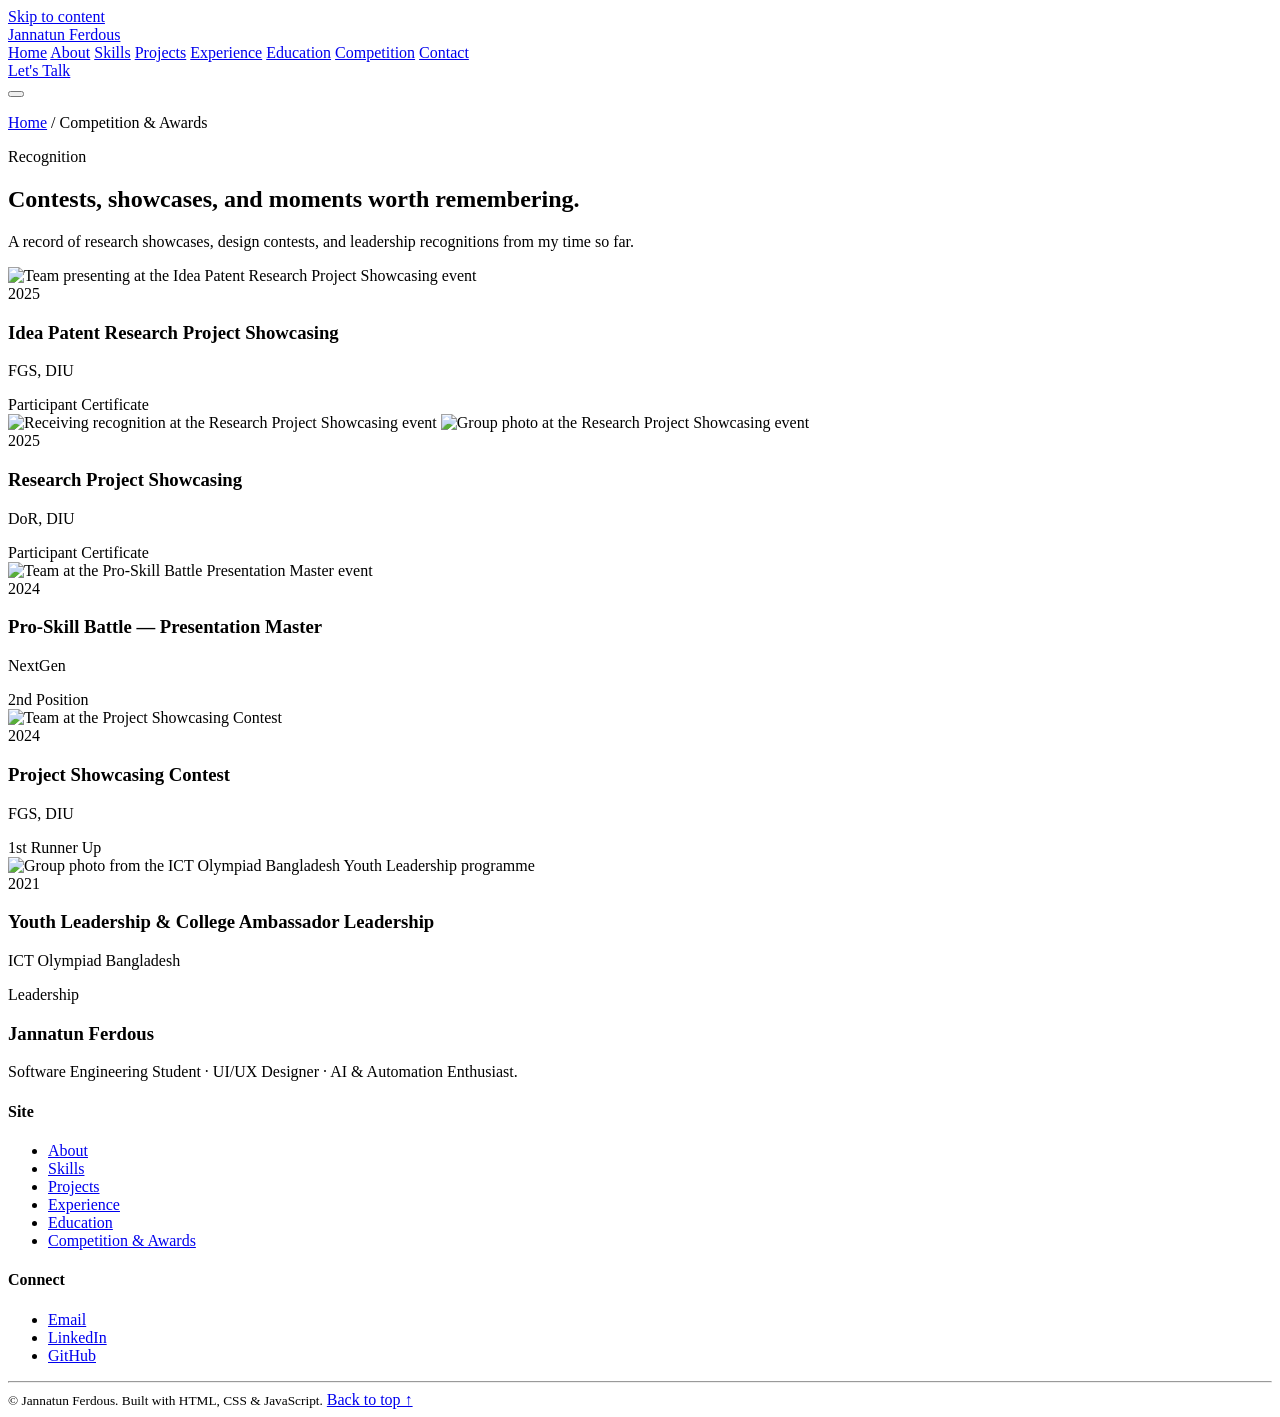
==== pages/competition.html @ 32eac489 "Add semantic HTML structure for all pages" ====
<!DOCTYPE html>
<html lang="en">
<head>
<meta charset="UTF-8">
<meta name="viewport" content="width=device-width, initial-scale=1.0">
<title>Competition &amp; Awards — Jannatun Ferdous</title>
<meta name="description" content="Contest placements, showcases, and recognitions earned by Jannatun Ferdous.">
<link rel="icon" href="data:,">
<link rel="preconnect" href="https://fonts.googleapis.com">
<link rel="preconnect" href="https://fonts.gstatic.com" crossorigin>
<link href="https://fonts.googleapis.com/css2?family=Fraunces:opsz,wght@9..144,400;9..144,500;9..144,600;9..144,700&family=Inter:wght@400;500;600;700&display=swap" rel="stylesheet">
<!-- <link rel="stylesheet" href="../css/tokens.css"> -->
<!-- <link rel="stylesheet" href="../css/base.css"> -->
<!-- <link rel="stylesheet" href="../css/nav-footer.css"> -->
<!-- <link rel="stylesheet" href="../css/inner-pages.css"> -->
<!-- <link rel="stylesheet" href="../css/competition.css"> -->
</head>
<body>
<a class="skip-link" href="#main">Skip to content</a>

<header class="site-nav">
  <div class="nav-inner">
    <a class="nav-brand" href="../index.html"><span class="moon-mark" aria-hidden="true"></span>Jannatun Ferdous</a>
    <nav class="nav-links" id="nav-links" aria-label="Primary">
      <a href="../index.html">Home</a>
      <a href="../index.html#about">About</a>
      <a href="../index.html#skills">Skills</a>
      <a href="projects.html">Projects</a>
      <a href="experience.html">Experience</a>
      <a href="education.html">Education</a>
      <a href="competition.html" aria-current="page">Competition</a>
      <a href="contact.html">Contact</a>
    </nav>
    <div class="nav-cta"><a class="btn btn-primary" href="contact.html">Let's Talk</a></div>
    <button class="nav-toggle" aria-expanded="false" aria-controls="nav-links" aria-label="Toggle menu"><span></span></button>
  </div>
</header>

<main id="main">
  <section class="page-header">
    <div class="container">
      <p class="breadcrumb"><a href="../index.html">Home</a> / Competition &amp; Awards</p>
      <p class="eyebrow page-kicker" data-reveal>Recognition</p>
      <h1 data-reveal>Contests, showcases, and moments worth remembering.</h1>
      <p class="page-sub" data-reveal>
        A record of research showcases, design contests, and leadership recognitions from
        my time so far.
      </p>
    </div>
  </section>

  <section class="section-pad">
    <div class="container">
      <div class="award-grid">

        <article class="award-card" data-reveal>
          <div class="award-media">
            <img src="../assets/images/awards/award-1-idea-patent.jpg" alt="Team presenting at the Idea Patent Research Project Showcasing event">
          </div>
          <div class="award-body">
            <span class="award-year">2025</span>
            <h3>Idea Patent Research Project Showcasing</h3>
            <p class="award-org">FGS, DIU</p>
            <span class="tag">Participant Certificate</span>
          </div>
        </article>

        <article class="award-card" data-reveal>
          <div class="award-media award-media--pair">
            <img src="../assets/images/awards/award-2a-research-showcasing.jpg" alt="Receiving recognition at the Research Project Showcasing event">
            <img src="../assets/images/awards/award-2b-research-showcasing.jpg" alt="Group photo at the Research Project Showcasing event">
          </div>
          <div class="award-body">
            <span class="award-year">2025</span>
            <h3>Research Project Showcasing</h3>
            <p class="award-org">DoR, DIU</p>
            <span class="tag">Participant Certificate</span>
          </div>
        </article>

        <article class="award-card" data-reveal>
          <div class="award-media">
            <img src="../assets/images/awards/award-3-proskill-battle.jpg" alt="Team at the Pro-Skill Battle Presentation Master event">
          </div>
          <div class="award-body">
            <span class="award-year">2024</span>
            <h3>Pro-Skill Battle — Presentation Master</h3>
            <p class="award-org">NextGen</p>
            <span class="tag tag--rank">2nd Position</span>
          </div>
        </article>

        <article class="award-card" data-reveal>
          <div class="award-media">
            <img src="../assets/images/awards/award-4-project-showcasing.jpg" alt="Team at the Project Showcasing Contest">
          </div>
          <div class="award-body">
            <span class="award-year">2024</span>
            <h3>Project Showcasing Contest</h3>
            <p class="award-org">FGS, DIU</p>
            <span class="tag tag--rank">1st Runner Up</span>
          </div>
        </article>

        <article class="award-card award-card--wide" data-reveal>
          <div class="award-media">
            <img src="../assets/images/awards/award-5-youth-leadership.jpg" alt="Group photo from the ICT Olympiad Bangladesh Youth Leadership programme">
          </div>
          <div class="award-body">
            <span class="award-year">2021</span>
            <h3>Youth Leadership &amp; College Ambassador Leadership</h3>
            <p class="award-org">ICT Olympiad Bangladesh</p>
            <span class="tag">Leadership</span>
          </div>
        </article>

      </div>
    </div>
  </section>
</main>

<footer class="site-footer">
  <div class="container">
    <div class="footer-grid">
      <div class="footer-brand">
        <h3>Jannatun Ferdous</h3>
        <p>Software Engineering Student · UI/UX Designer · AI &amp; Automation Enthusiast.</p>
      </div>
      <nav class="footer-col" aria-label="Site">
        <h4>Site</h4>
        <ul>
          <li><a href="../index.html#about">About</a></li>
          <li><a href="../index.html#skills">Skills</a></li>
          <li><a href="projects.html">Projects</a></li>
          <li><a href="experience.html">Experience</a></li>
          <li><a href="education.html">Education</a></li>
          <li><a href="competition.html">Competition &amp; Awards</a></li>
        </ul>
      </nav>
      <div class="footer-col">
        <h4>Connect</h4>
        <ul>
          <li><a href="mailto:jannatunferdous0836@gmail.com">Email</a></li>
          <li><a href="https://www.linkedin.com/in/jannatunferdous242/" target="_blank" rel="noopener">LinkedIn</a></li>
          <li><a href="https://github.com/jannatunlabs" target="_blank" rel="noopener">GitHub</a></li>
        </ul>
      </div>
    </div>
    <hr class="hairline">
    <div class="footer-bottom">
      <small>© <span data-year></span> Jannatun Ferdous. Built with HTML, CSS &amp; JavaScript.</small>
      <a href="#top" class="back-to-top" data-back-to-top>Back to top ↑</a>
    </div>
  </div>
</footer>

<!-- <script src="../js/main.js"></script> -->
</body>
</html>
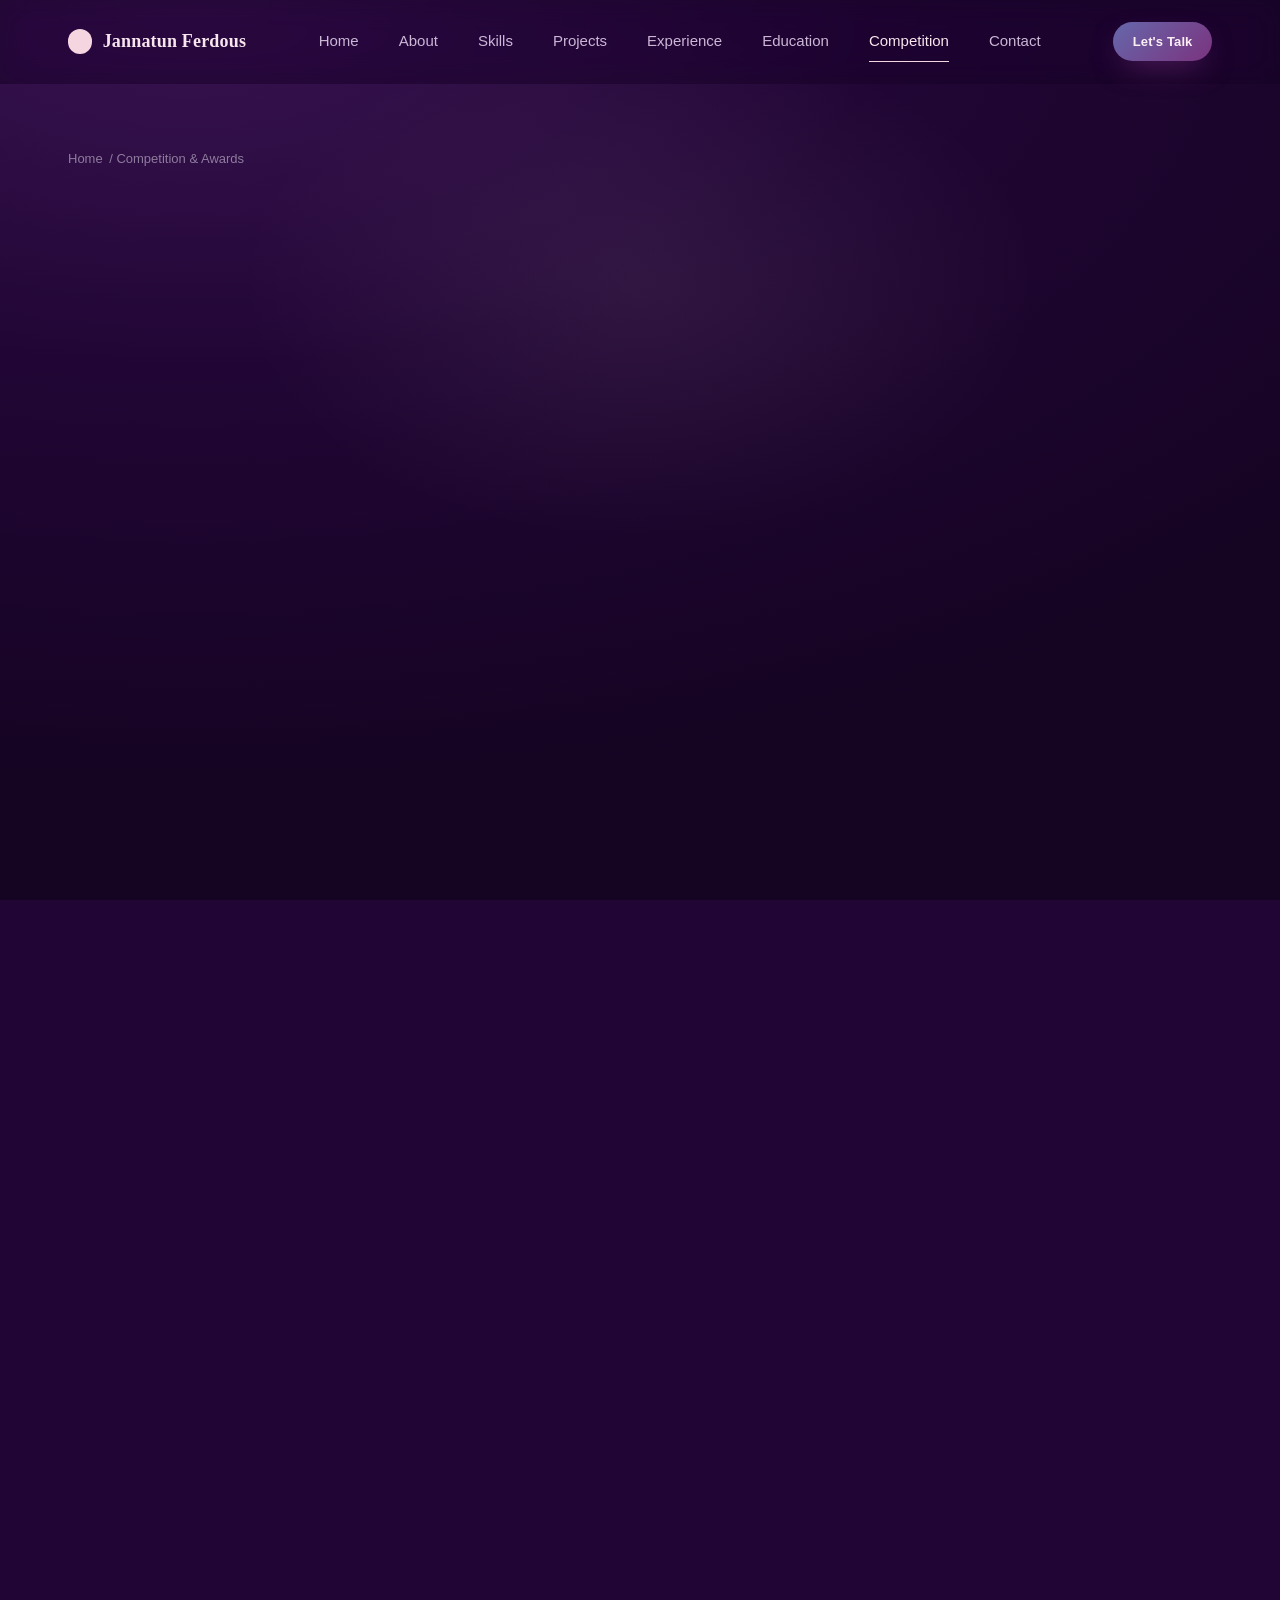
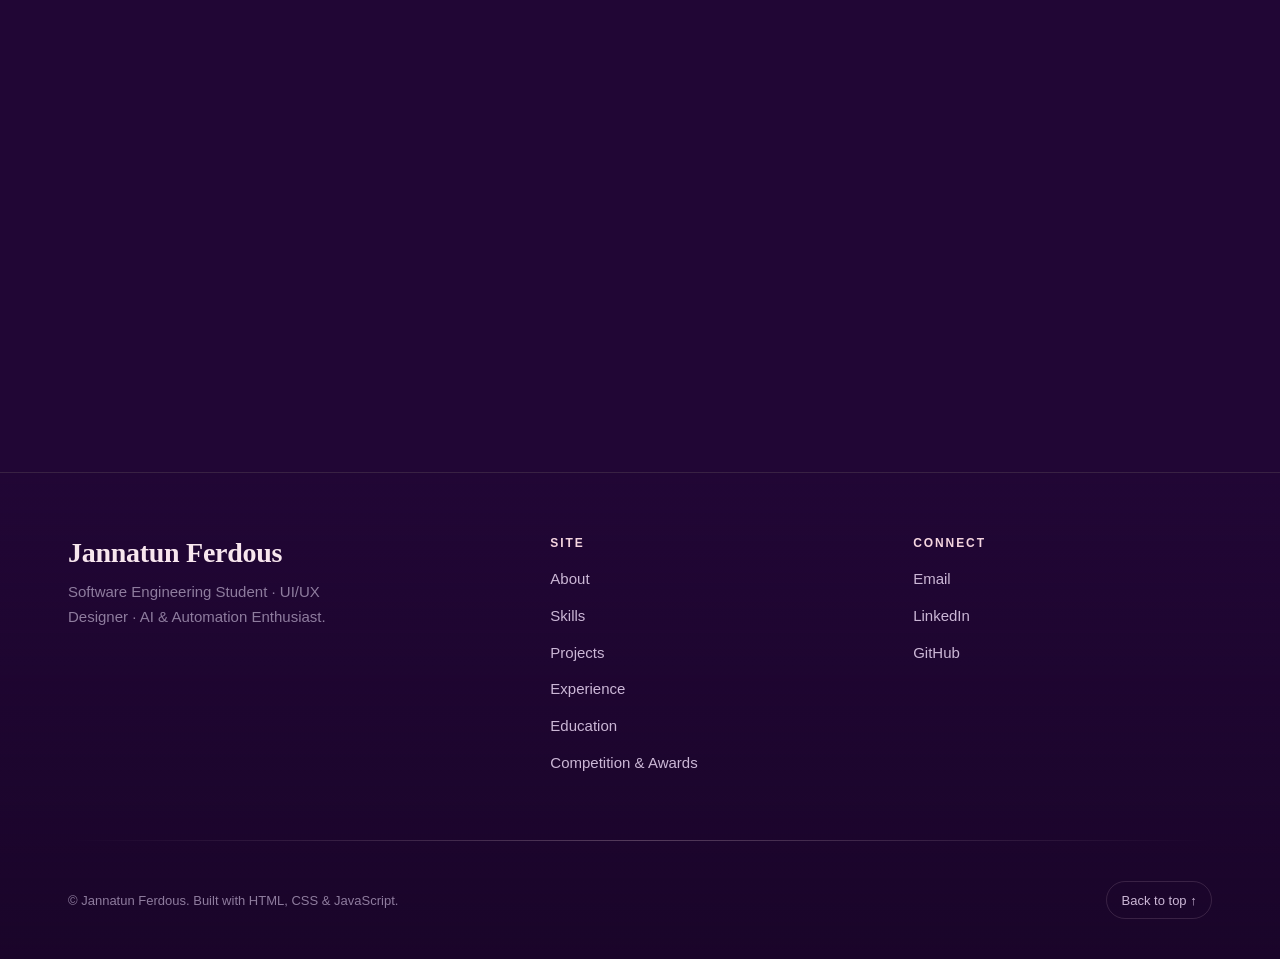
==== commit 08c4133d: "Add CSS styling and design system" ====
--- a/pages/competition.html
+++ b/pages/competition.html
@@ -9,11 +9,11 @@
 <link rel="preconnect" href="https://fonts.googleapis.com">
 <link rel="preconnect" href="https://fonts.gstatic.com" crossorigin>
 <link href="https://fonts.googleapis.com/css2?family=Fraunces:opsz,wght@9..144,400;9..144,500;9..144,600;9..144,700&family=Inter:wght@400;500;600;700&display=swap" rel="stylesheet">
-<!-- <link rel="stylesheet" href="../css/tokens.css"> -->
-<!-- <link rel="stylesheet" href="../css/base.css"> -->
-<!-- <link rel="stylesheet" href="../css/nav-footer.css"> -->
-<!-- <link rel="stylesheet" href="../css/inner-pages.css"> -->
-<!-- <link rel="stylesheet" href="../css/competition.css"> -->
+<link rel="stylesheet" href="../css/tokens.css">
+<link rel="stylesheet" href="../css/base.css">
+<link rel="stylesheet" href="../css/nav-footer.css">
+<link rel="stylesheet" href="../css/inner-pages.css">
+<link rel="stylesheet" href="../css/competition.css">
 </head>
 <body>
 <a class="skip-link" href="#main">Skip to content</a>
--- a/css/tokens.css
+++ b/css/tokens.css
@@ -0,0 +1,99 @@
+/* ==========================================================================
+   DESIGN TOKENS — Jannatun Ferdous Portfolio
+   Palette: "Moon" — soft lavender-pink through deep night violet.
+   Signature motif: the moon's phases, waxing from new to full,
+   used as a quiet metaphor for a learning journey.
+   ========================================================================== */
+
+:root{
+  /* -- Core palette (from the Moon palette) -- */
+  --moon-blush:   #F5D5E0;   /* palest — high-emphasis text, glow */
+  --moon-periwinkle: #6667AB; /* mid — links, secondary accent */
+  --moon-orchid:  #7B337E;   /* primary accent — buttons, highlights */
+  --moon-plum:    #420D4B;   /* deep surface */
+  --moon-night:   #210635;   /* deepest — base background */
+
+  /* -- Derived neutrals (tinted, never pure gray) -- */
+  --ink-950: #150422;
+  --ink-900: #1c0630;
+  --ink-800: #26093f;
+  --ink-700: #331050;
+  --ink-600: #421a5e;
+  --hairline: rgba(245, 213, 224, 0.14);
+  --hairline-strong: rgba(245, 213, 224, 0.26);
+
+  /* -- Text -- */
+  --text-high: #F8E6EE;      /* headings */
+  --text-body: #CBB7D6;      /* body copy, tinted lavender-gray */
+  --text-muted: #8E7C9E;     /* captions, meta */
+  --text-on-accent: #FBEFF3;
+
+  /* -- Surfaces -- */
+  --bg-base: var(--moon-night);
+  --bg-raised: var(--ink-800);
+  --bg-card: rgba(66, 26, 94, 0.35);
+  --bg-card-hover: rgba(66, 26, 94, 0.55);
+
+  /* -- Gradients -- */
+  --gradient-atmosphere: radial-gradient(120% 90% at 15% 0%, #3a1352 0%, #210635 45%, #150422 100%);
+  --gradient-accent: linear-gradient(135deg, var(--moon-periwinkle) 0%, var(--moon-orchid) 100%);
+  --gradient-glow: radial-gradient(closest-side, rgba(245,213,224,0.35), rgba(245,213,224,0));
+  --gradient-hairline: linear-gradient(90deg, transparent, var(--hairline-strong), transparent);
+
+  /* -- Typography -- */
+  --font-display: "Fraunces", "Iowan Old Style", Georgia, serif;
+  --font-body: "Inter", -apple-system, BlinkMacSystemFont, "Segoe UI", sans-serif;
+
+  --fs-2xs: 0.75rem;
+  --fs-xs: 0.8125rem;
+  --fs-sm: 0.9375rem;
+  --fs-base: 1rem;
+  --fs-md: 1.125rem;
+  --fs-lg: 1.375rem;
+  --fs-xl: 1.75rem;
+  --fs-2xl: 2.25rem;
+  --fs-3xl: 3rem;
+  --fs-4xl: clamp(2.75rem, 4vw + 1.5rem, 5rem);
+  --fs-5xl: clamp(3.5rem, 6vw + 1.5rem, 7rem);
+
+  /* -- Spacing scale -- */
+  --sp-3xs: 0.25rem;
+  --sp-2xs: 0.5rem;
+  --sp-xs: 0.75rem;
+  --sp-sm: 1rem;
+  --sp-md: 1.5rem;
+  --sp-lg: 2.5rem;
+  --sp-xl: 4rem;
+  --sp-2xl: 6rem;
+  --sp-3xl: 9rem;
+
+  /* -- Layout -- */
+  --container-w: 1240px;
+  --container-pad: clamp(1.25rem, 4vw, 3rem);
+  --nav-h: 84px;
+
+  /* -- Radius -- */
+  --radius-sm: 6px;
+  --radius-md: 14px;
+  --radius-lg: 24px;
+  --radius-pill: 999px;
+
+  /* -- Motion -- */
+  --ease-out: cubic-bezier(0.16, 1, 0.3, 1);
+  --dur-fast: 180ms;
+  --dur-med: 420ms;
+  --dur-slow: 800ms;
+
+  /* -- Shadow -- */
+  --shadow-card: 0 20px 60px -20px rgba(9, 2, 15, 0.65);
+  --shadow-glow: 0 0 80px -10px rgba(123, 51, 126, 0.45);
+}
+
+@media (prefers-reduced-motion: reduce){
+  *, *::before, *::after{
+    animation-duration: 0.001ms !important;
+    animation-iteration-count: 1 !important;
+    transition-duration: 0.001ms !important;
+    scroll-behavior: auto !important;
+  }
+}
--- a/css/base.css
+++ b/css/base.css
@@ -0,0 +1,201 @@
+/* ==========================================================================
+   BASE — reset, typography, layout primitives
+   ========================================================================== */
+
+*, *::before, *::after{ box-sizing: border-box; }
+html{
+  scroll-behavior: smooth;
+  scroll-padding-top: calc(var(--nav-h) + 16px);
+}
+body{
+  margin: 0;
+  background: var(--bg-base);
+  background-image: var(--gradient-atmosphere);
+  background-attachment: fixed;
+  color: var(--text-body);
+  font-family: var(--font-body);
+  font-size: var(--fs-base);
+  line-height: 1.65;
+  -webkit-font-smoothing: antialiased;
+  overflow-x: hidden;
+}
+img{ max-width: 100%; display: block; }
+a{ color: inherit; text-decoration: none; }
+ul, ol{ margin: 0; padding: 0; list-style: none; }
+button{ font: inherit; color: inherit; background: none; border: none; cursor: pointer; }
+h1, h2, h3, h4, h5{
+  font-family: var(--font-display);
+  color: var(--text-high);
+  font-weight: 600;
+  line-height: 1.12;
+  margin: 0;
+  letter-spacing: -0.01em;
+}
+p{ margin: 0; }
+svg{ display: block; }
+
+/* -- Focus visibility (accessibility) -- */
+:focus-visible{
+  outline: 2px solid var(--moon-blush);
+  outline-offset: 3px;
+  border-radius: 4px;
+}
+
+/* -- Selection -- */
+::selection{ background: var(--moon-orchid); color: var(--text-on-accent); }
+
+/* -- Skip link -- */
+.skip-link{
+  position: absolute;
+  left: -9999px;
+  top: 0;
+  background: var(--moon-blush);
+  color: var(--moon-night);
+  padding: 0.75rem 1.25rem;
+  z-index: 1000;
+  border-radius: 0 0 var(--radius-sm) 0;
+  font-weight: 600;
+}
+.skip-link:focus{ left: 0; }
+
+/* -- Layout primitives -- */
+.container{
+  width: 100%;
+  max-width: var(--container-w);
+  margin-inline: auto;
+  padding-inline: var(--container-pad);
+}
+section{ position: relative; }
+.section-pad{ padding-block: var(--sp-2xl); }
+@media (max-width: 720px){
+  .section-pad{ padding-block: var(--sp-xl); }
+}
+
+.eyebrow{
+  display: inline-flex;
+  align-items: center;
+  gap: 0.6em;
+  font-family: var(--font-body);
+  font-size: var(--fs-2xs);
+  letter-spacing: 0.22em;
+  text-transform: uppercase;
+  color: var(--moon-blush);
+  opacity: 0.85;
+  margin-bottom: var(--sp-sm);
+}
+.eyebrow::before{
+  content: "";
+  width: 22px;
+  height: 1px;
+  background: var(--moon-blush);
+  display: inline-block;
+}
+
+.section-head{
+  max-width: 640px;
+  margin-bottom: var(--sp-xl);
+}
+.section-head h2{ font-size: var(--fs-3xl); }
+.section-head p{ margin-top: var(--sp-sm); font-size: var(--fs-md); color: var(--text-body); }
+
+/* -- Buttons -- */
+.btn{
+  display: inline-flex;
+  align-items: center;
+  justify-content: center;
+  gap: 0.6em;
+  padding: 0.95em 1.9em;
+  border-radius: var(--radius-pill);
+  font-size: var(--fs-sm);
+  font-weight: 600;
+  letter-spacing: 0.01em;
+  white-space: nowrap;
+  transition: transform var(--dur-fast) var(--ease-out), box-shadow var(--dur-fast) var(--ease-out), background var(--dur-fast) var(--ease-out), border-color var(--dur-fast) var(--ease-out);
+}
+.btn-primary{
+  background: var(--gradient-accent);
+  color: var(--text-on-accent);
+  box-shadow: 0 12px 30px -10px rgba(123, 51, 126, 0.7);
+}
+.btn-primary:hover{ transform: translateY(-2px); box-shadow: 0 18px 40px -12px rgba(123, 51, 126, 0.85); }
+.btn-secondary{
+  background: transparent;
+  color: var(--text-high);
+  border: 1px solid var(--hairline-strong);
+}
+.btn-secondary:hover{ border-color: var(--moon-blush); background: rgba(245,213,224,0.06); transform: translateY(-2px); }
+.btn-secondary.is-disabled{
+  opacity: 0.45;
+  cursor: not-allowed;
+  pointer-events: none;
+}
+.btn-ghost{
+  color: var(--moon-blush);
+  padding: 0.4em 0;
+  border-bottom: 1px solid transparent;
+  border-radius: 0;
+}
+.btn-ghost:hover{ border-color: var(--moon-blush); }
+.btn-small{ padding: 0.7em 1.4em; font-size: var(--fs-xs); }
+
+/* -- Card -- */
+.card{
+  background: var(--bg-card);
+  border: 1px solid var(--hairline);
+  border-radius: var(--radius-md);
+  backdrop-filter: blur(6px);
+  transition: transform var(--dur-med) var(--ease-out), border-color var(--dur-fast) var(--ease-out), background var(--dur-fast) var(--ease-out);
+}
+
+/* -- Tag / chip -- */
+.tag{
+  display: inline-flex;
+  align-items: center;
+  padding: 0.4em 0.95em;
+  border-radius: var(--radius-pill);
+  border: 1px solid var(--hairline);
+  font-size: var(--fs-2xs);
+  letter-spacing: 0.04em;
+  color: var(--text-body);
+  background: rgba(245,213,224,0.04);
+}
+
+/* -- Scroll reveal -- */
+[data-reveal]{
+  opacity: 0;
+  transform: translateY(24px);
+  transition: opacity var(--dur-slow) var(--ease-out), transform var(--dur-slow) var(--ease-out);
+}
+[data-reveal].is-visible{ opacity: 1; transform: translateY(0); }
+@media (prefers-reduced-motion: reduce){
+  [data-reveal]{ opacity: 1; transform: none; }
+}
+
+/* -- Visually hidden (screen-reader only) -- */
+.sr-only{
+  position: absolute;
+  width: 1px; height: 1px;
+  padding: 0; margin: -1px;
+  overflow: hidden;
+  clip: rect(0,0,0,0);
+  white-space: nowrap;
+  border: 0;
+}
+
+/* -- Divider -- */
+.hairline{
+  height: 1px;
+  background: var(--gradient-hairline);
+  border: none;
+  margin: 0;
+}
+
+/* -- Moon phase mark (signature decorative element) -- */
+.moon-mark{
+  --phase: 50%;
+  width: 1em; height: 1em;
+  border-radius: 50%;
+  background: var(--moon-blush);
+  box-shadow: inset var(--phase) 0 0 0 var(--moon-night);
+  flex-shrink: 0;
+}
--- a/css/nav-footer.css
+++ b/css/nav-footer.css
@@ -0,0 +1,165 @@
+/* ==========================================================================
+   NAVIGATION
+   ========================================================================== */
+.site-nav{
+  position: sticky;
+  top: 0;
+  z-index: 500;
+  height: var(--nav-h);
+  display: flex;
+  align-items: center;
+  background: rgba(21, 4, 34, 0.55);
+  backdrop-filter: blur(14px) saturate(140%);
+  border-bottom: 1px solid transparent;
+  transition: border-color var(--dur-fast) var(--ease-out), background var(--dur-fast) var(--ease-out);
+}
+.site-nav.is-scrolled{
+  border-bottom-color: var(--hairline);
+  background: rgba(21, 4, 34, 0.86);
+}
+.nav-inner{
+  width: 100%;
+  max-width: var(--container-w);
+  margin-inline: auto;
+  padding-inline: var(--container-pad);
+  display: flex;
+  align-items: center;
+  justify-content: space-between;
+  gap: var(--sp-md);
+}
+.nav-brand{
+  display: flex;
+  align-items: center;
+  gap: 0.65rem;
+  font-family: var(--font-display);
+  font-size: var(--fs-md);
+  color: var(--text-high);
+  font-weight: 600;
+  letter-spacing: 0.01em;
+}
+.nav-brand .moon-mark{ width: 1.35em; height: 1.35em; box-shadow: inset 34% 0 0 0 var(--moon-night); }
+
+.nav-links{
+  display: flex;
+  align-items: center;
+  gap: var(--sp-lg);
+}
+.nav-links a{
+  position: relative;
+  font-size: var(--fs-sm);
+  color: var(--text-body);
+  padding-block: 0.4rem;
+  transition: color var(--dur-fast) var(--ease-out);
+}
+.nav-links a::after{
+  content: "";
+  position: absolute;
+  left: 0; right: 100%;
+  bottom: -2px;
+  height: 1px;
+  background: var(--moon-blush);
+  transition: right var(--dur-med) var(--ease-out);
+}
+.nav-links a:hover, .nav-links a[aria-current="page"]{ color: var(--text-high); }
+.nav-links a:hover::after, .nav-links a[aria-current="page"]::after{ right: 0; }
+
+.nav-cta{ display: flex; align-items: center; gap: var(--sp-sm); }
+.nav-cta .btn{ padding: 0.7em 1.5em; font-size: var(--fs-xs); }
+
+.nav-toggle{
+  display: none;
+  width: 42px; height: 42px;
+  align-items: center;
+  justify-content: center;
+  border-radius: 50%;
+  border: 1px solid var(--hairline);
+}
+.nav-toggle span, .nav-toggle span::before, .nav-toggle span::after{
+  content: "";
+  display: block;
+  width: 18px; height: 1.5px;
+  background: var(--text-high);
+  position: relative;
+  transition: transform var(--dur-fast) var(--ease-out), opacity var(--dur-fast) var(--ease-out);
+}
+.nav-toggle span::before{ position: absolute; top: -6px; }
+.nav-toggle span::after{ position: absolute; top: 6px; }
+.nav-toggle[aria-expanded="true"] span{ background: transparent; }
+.nav-toggle[aria-expanded="true"] span::before{ top: 0; transform: rotate(45deg); }
+.nav-toggle[aria-expanded="true"] span::after{ top: 0; transform: rotate(-45deg); }
+
+@media (max-width: 900px){
+  .nav-links{
+    position: fixed;
+    inset: var(--nav-h) 0 0 0;
+    flex-direction: column;
+    justify-content: flex-start;
+    padding: var(--sp-xl) var(--container-pad);
+    gap: var(--sp-lg);
+    background: linear-gradient(180deg, #1c0630 0%, #150422 100%);
+    transform: translateY(-8px);
+    opacity: 0;
+    pointer-events: none;
+    transition: opacity var(--dur-med) var(--ease-out), transform var(--dur-med) var(--ease-out);
+  }
+  .nav-links a{ font-size: var(--fs-xl); font-family: var(--font-display); }
+  .nav-links.is-open{ opacity: 1; transform: translateY(0); pointer-events: auto; }
+  .nav-cta{ display: none; }
+  .nav-toggle{ display: flex; }
+}
+
+/* ==========================================================================
+   FOOTER
+   ========================================================================== */
+.site-footer{
+  border-top: 1px solid var(--hairline);
+  padding-block: var(--sp-xl) var(--sp-lg);
+  margin-top: var(--sp-2xl);
+  background: linear-gradient(180deg, transparent, rgba(21,4,34,0.6));
+}
+.footer-grid{
+  display: grid;
+  grid-template-columns: 1.4fr 1fr 1fr;
+  gap: var(--sp-xl);
+  padding-bottom: var(--sp-xl);
+}
+.footer-brand h3{ font-size: var(--fs-xl); margin-bottom: var(--sp-xs); }
+.footer-brand p{ max-width: 34ch; color: var(--text-muted); font-size: var(--fs-sm); }
+.footer-col h4{
+  font-family: var(--font-body);
+  font-size: var(--fs-2xs);
+  letter-spacing: 0.16em;
+  text-transform: uppercase;
+  color: var(--moon-blush);
+  margin-bottom: var(--sp-sm);
+  font-weight: 600;
+}
+.footer-col ul{ display: flex; flex-direction: column; gap: 0.65rem; }
+.footer-col a{ color: var(--text-body); font-size: var(--fs-sm); transition: color var(--dur-fast); }
+.footer-col a:hover{ color: var(--moon-blush); }
+.footer-bottom{
+  display: flex;
+  align-items: center;
+  justify-content: space-between;
+  padding-top: var(--sp-lg);
+  gap: var(--sp-md);
+  flex-wrap: wrap;
+}
+.footer-bottom small{ color: var(--text-muted); font-size: var(--fs-xs); }
+.back-to-top{
+  display: inline-flex;
+  align-items: center;
+  gap: 0.5em;
+  color: var(--text-body);
+  font-size: var(--fs-xs);
+  border: 1px solid var(--hairline);
+  border-radius: var(--radius-pill);
+  padding: 0.55em 1.1em;
+  transition: border-color var(--dur-fast), color var(--dur-fast), transform var(--dur-fast);
+}
+.back-to-top:hover{ border-color: var(--moon-blush); color: var(--moon-blush); transform: translateY(-2px); }
+
+@media (max-width: 720px){
+  .footer-grid{ grid-template-columns: 1fr; gap: var(--sp-lg); }
+  .footer-bottom{ flex-direction: column; align-items: flex-start; }
+}
--- a/css/inner-pages.css
+++ b/css/inner-pages.css
@@ -0,0 +1,120 @@
+/* ==========================================================================
+   INNER PAGES — shared page-header, breadcrumb, and misc components
+   used across Projects, Experience, Education, Competition, Contact
+   ========================================================================== */
+
+.page-header{
+  padding-top: clamp(2.5rem, 5vw, 4.5rem);
+  padding-bottom: var(--sp-xl);
+  position: relative;
+}
+.page-header::before{
+  content: "";
+  position: absolute;
+  top: -10%;
+  left: 50%;
+  transform: translateX(-50%);
+  width: 70vw;
+  height: 40vw;
+  max-width: 800px;
+  background: var(--gradient-glow);
+  opacity: 0.22;
+  pointer-events: none;
+}
+.breadcrumb{
+  display: flex;
+  align-items: center;
+  gap: 0.5em;
+  font-size: var(--fs-xs);
+  color: var(--text-muted);
+  margin-bottom: var(--sp-md);
+}
+.breadcrumb a{ color: var(--text-muted); transition: color var(--dur-fast); }
+.breadcrumb a:hover{ color: var(--moon-blush); }
+.page-header h1{ font-size: var(--fs-4xl); max-width: 20ch; }
+.page-header .page-kicker{ margin-bottom: var(--sp-sm); }
+.page-header .page-sub{ margin-top: var(--sp-md); font-size: var(--fs-md); max-width: 60ch; color: var(--text-body); }
+
+/* ---- Generic numbered timeline (Experience / Education) ---- */
+.timeline{
+  position: relative;
+  max-width: 880px;
+  margin-top: var(--sp-lg);
+}
+.timeline::before{
+  content: "";
+  position: absolute;
+  left: 27px;
+  top: 8px;
+  bottom: 8px;
+  width: 1px;
+  background: var(--gradient-hairline);
+}
+.timeline-item{
+  position: relative;
+  padding-left: 76px;
+  padding-bottom: var(--sp-2xl);
+}
+.timeline-item:last-child{ padding-bottom: 0; }
+.timeline-marker{
+  position: absolute;
+  left: 0;
+  top: 0;
+  width: 56px; height: 56px;
+  border-radius: 50%;
+  background: var(--bg-raised);
+  border: 1px solid var(--hairline-strong);
+  display: flex;
+  align-items: center;
+  justify-content: center;
+  font-family: var(--font-display);
+  font-size: var(--fs-sm);
+  color: var(--moon-blush);
+}
+.timeline-item.is-current .timeline-marker{
+  background: var(--gradient-accent);
+  color: var(--text-on-accent);
+  box-shadow: var(--shadow-glow);
+}
+.timeline-content{
+  background: var(--bg-card);
+  border: 1px solid var(--hairline);
+  border-radius: var(--radius-md);
+  padding: var(--sp-lg);
+}
+.timeline-content .role{ font-size: var(--fs-xl); color: var(--text-high); font-family: var(--font-display); }
+.timeline-content .org{ color: var(--moon-blush); font-size: var(--fs-sm); margin-top: 0.2em; margin-bottom: var(--sp-sm); }
+.timeline-content .meta-row{
+  display: flex;
+  gap: var(--sp-md);
+  flex-wrap: wrap;
+  font-size: var(--fs-xs);
+  color: var(--text-muted);
+  margin-bottom: var(--sp-sm);
+}
+.timeline-content p{ max-width: 60ch; }
+.timeline-content .skills-gained{
+  margin-top: var(--sp-md);
+  display: flex;
+  flex-wrap: wrap;
+  gap: 0.5rem;
+}
+
+@media (max-width: 620px){
+  .timeline::before{ left: 21px; }
+  .timeline-item{ padding-left: 58px; }
+  .timeline-marker{ width: 44px; height: 44px; font-size: var(--fs-xs); }
+}
+
+/* ---- Empty state ---- */
+.empty-state{
+  text-align: center;
+  padding: var(--sp-2xl) var(--sp-lg);
+  border: 1px dashed var(--hairline-strong);
+  border-radius: var(--radius-lg);
+  max-width: 640px;
+  margin-inline: auto;
+}
+.empty-state .moon-mark{ width: 2.4em; height: 2.4em; margin-inline: auto var(--sp-md); box-shadow: inset 34% 0 0 0 var(--moon-night); }
+.empty-state h3{ font-size: var(--fs-xl); margin-bottom: var(--sp-sm); }
+.empty-state p{ color: var(--text-muted); max-width: 44ch; margin-inline: auto; }
--- a/css/competition.css
+++ b/css/competition.css
@@ -0,0 +1,40 @@
+/* ==========================================================================
+   COMPETITION & AWARDS
+   ========================================================================== */
+.award-grid{
+  display: grid;
+  grid-template-columns: repeat(3, 1fr);
+  gap: var(--sp-md);
+}
+.award-card{
+  background: var(--bg-card);
+  border: 1px solid var(--hairline);
+  border-radius: var(--radius-md);
+  overflow: hidden;
+  transition: transform var(--dur-fast) var(--ease-out), border-color var(--dur-fast);
+}
+.award-card:hover{ transform: translateY(-4px); border-color: var(--hairline-strong); }
+.award-card--wide{ grid-column: span 2; }
+.award-media{ aspect-ratio: 16/10; overflow: hidden; }
+.award-media img{ width: 100%; height: 100%; object-fit: cover; }
+.award-media--pair{ display: grid; grid-template-columns: 1fr 1fr; gap: 2px; }
+.award-body{ padding: var(--sp-md) var(--sp-lg) var(--sp-lg); }
+.award-year{
+  display: inline-block;
+  font-size: var(--fs-2xs);
+  color: var(--moon-blush);
+  letter-spacing: 0.08em;
+  margin-bottom: 0.5rem;
+}
+.award-body h3{ font-size: var(--fs-lg); margin-bottom: 0.3rem; }
+.award-org{ color: var(--text-muted); font-size: var(--fs-sm); margin-bottom: var(--sp-sm); }
+.tag--rank{ border-color: var(--moon-orchid); color: var(--moon-blush); }
+
+@media (max-width: 980px){
+  .award-grid{ grid-template-columns: repeat(2, 1fr); }
+  .award-card--wide{ grid-column: span 2; }
+}
+@media (max-width: 620px){
+  .award-grid{ grid-template-columns: 1fr; }
+  .award-card--wide{ grid-column: span 1; }
+}
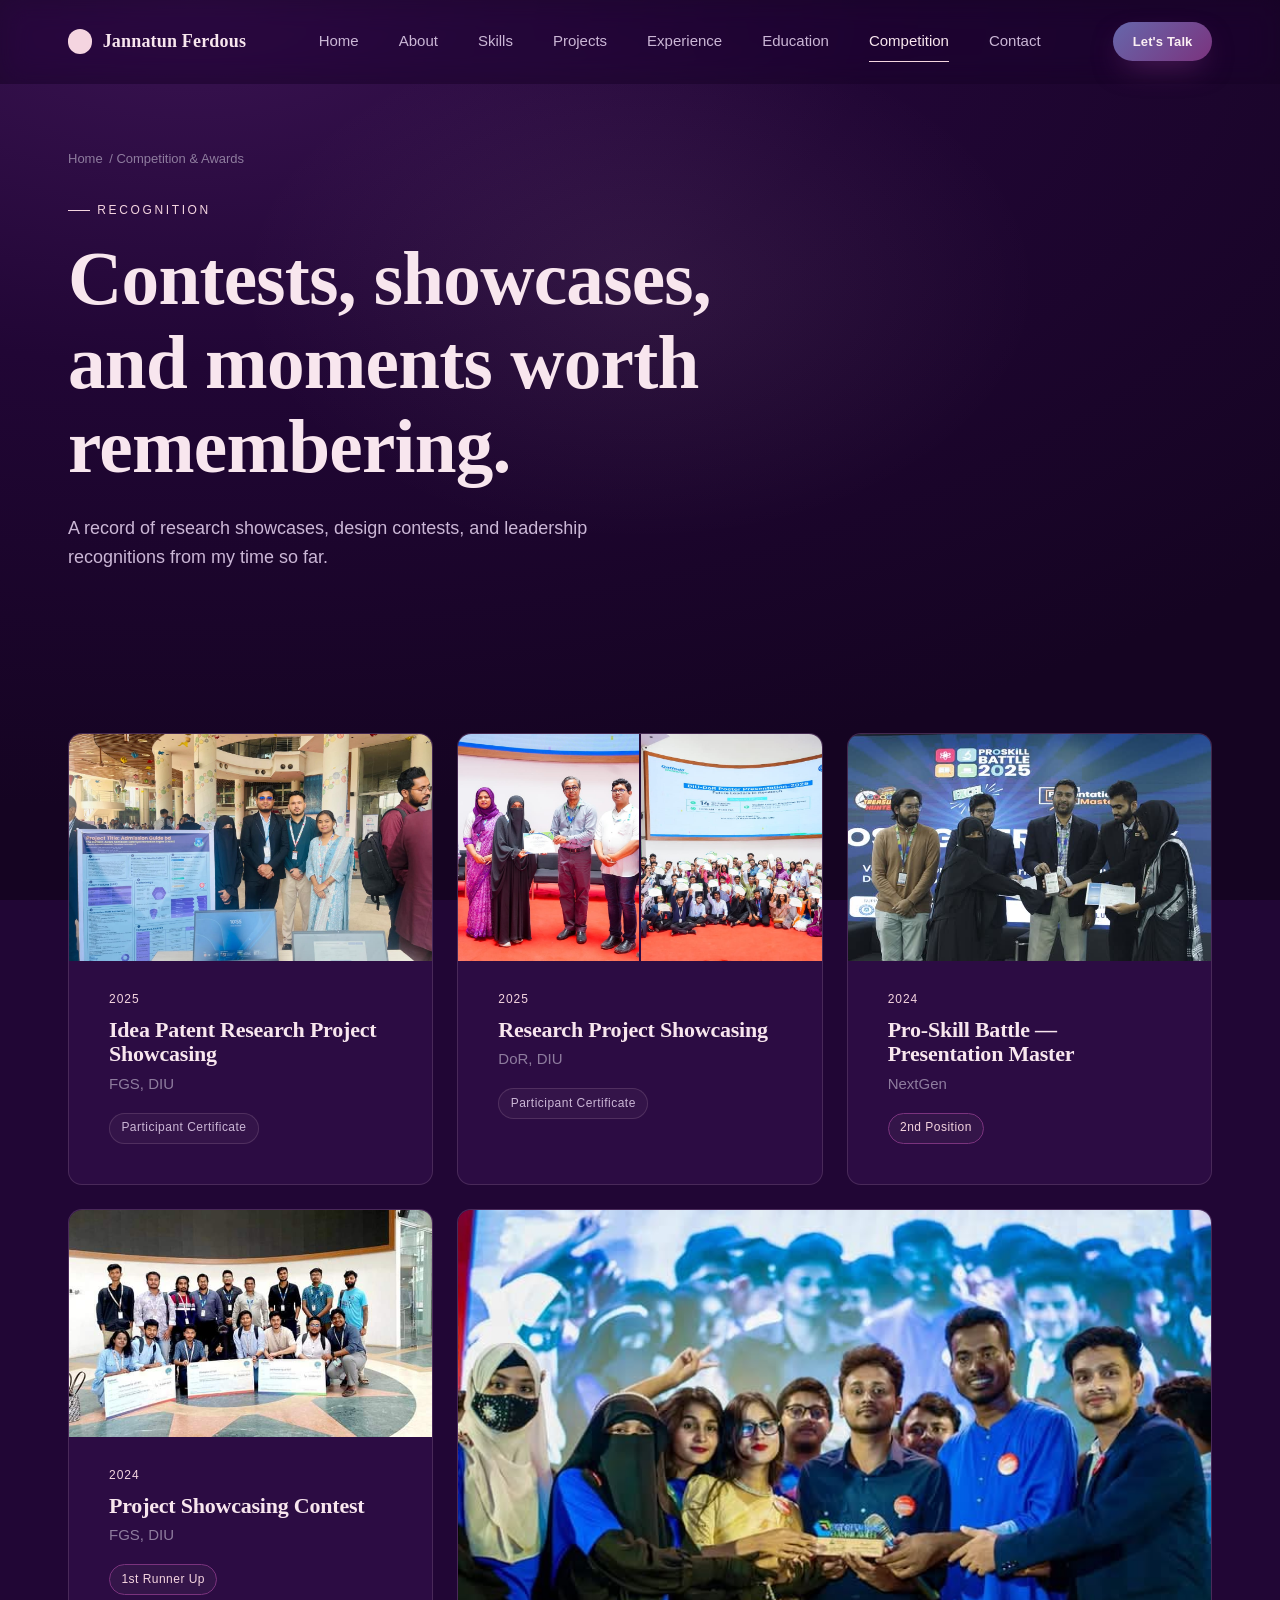
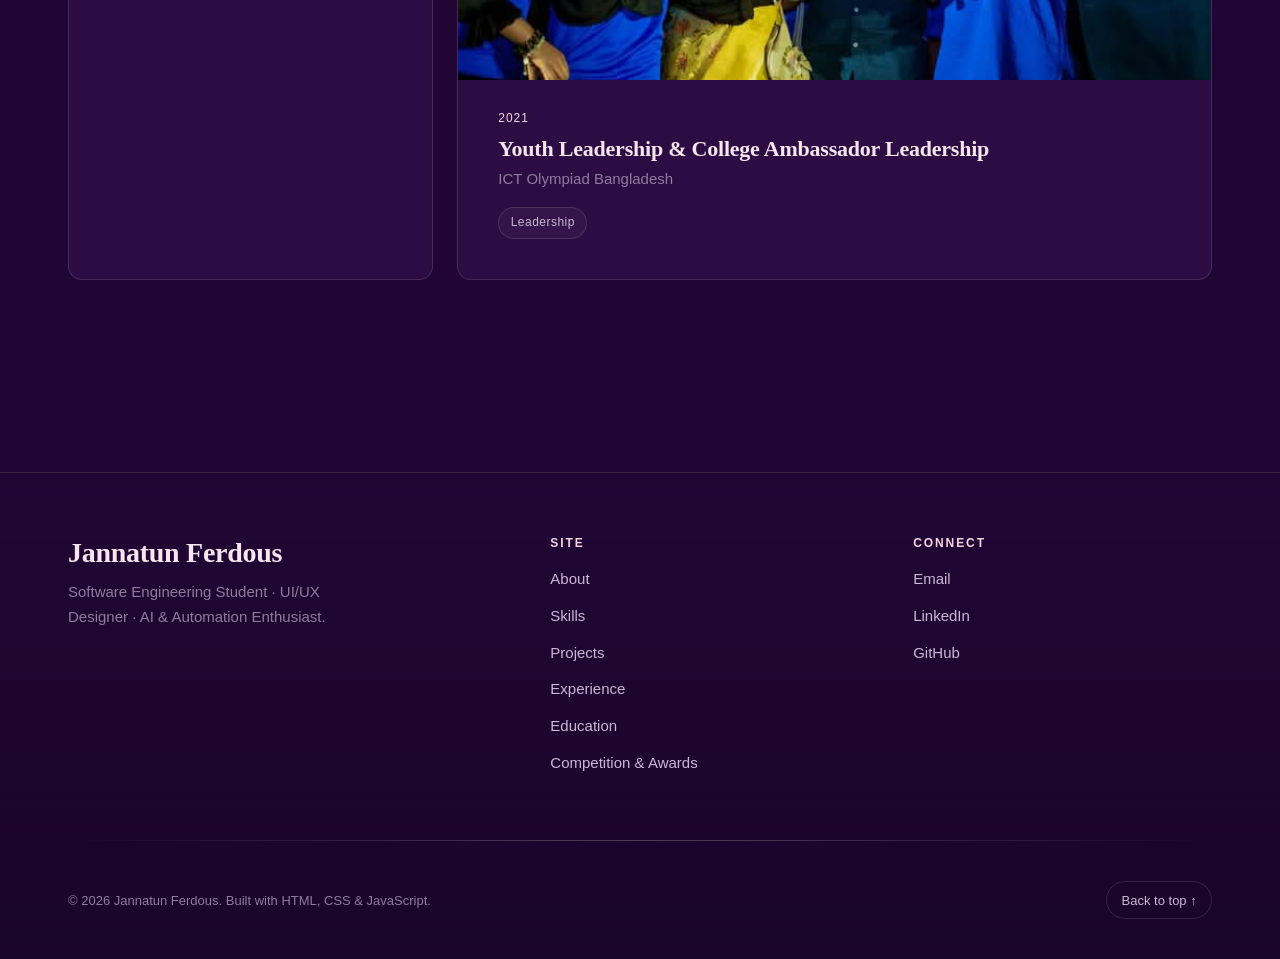
==== commit f400a482: "Add JavaScript for navigation, interactivity, and form handling" ====
--- a/pages/competition.html
+++ b/pages/competition.html
@@ -154,6 +154,6 @@
   </div>
 </footer>
 
-<!-- <script src="../js/main.js"></script> -->
+<script src="../js/main.js"></script>
 </body>
 </html>
